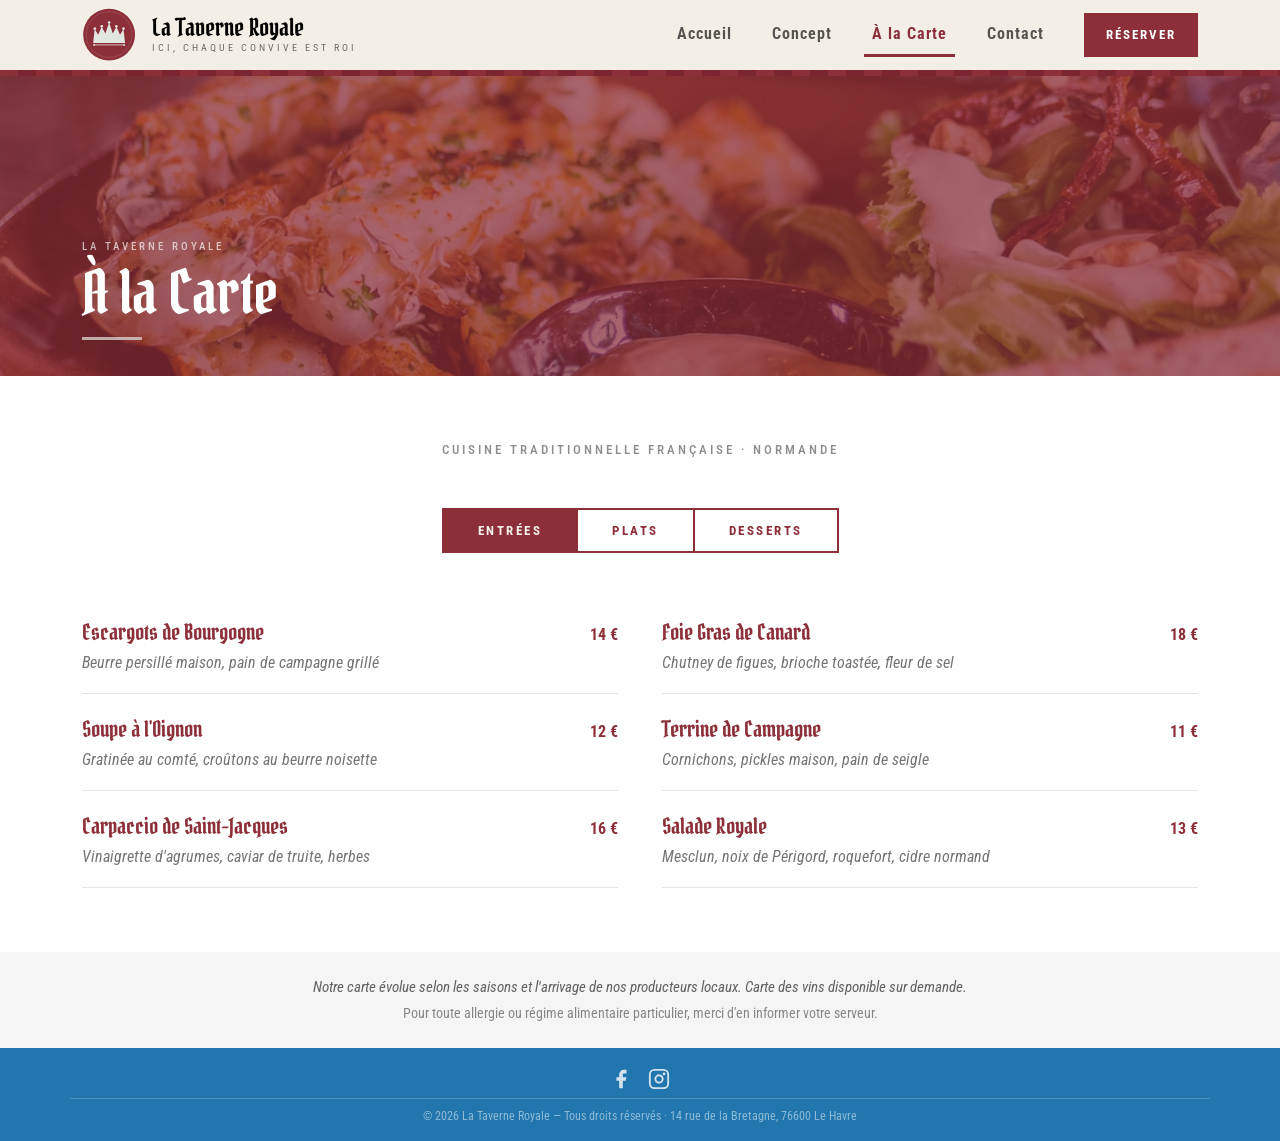
==== carte.html @ 23628ddb "Audit responsive/coherence : navbar, slider et couleurs - Corrige la superposition du menu mobile (h" ====
<!DOCTYPE html>
<html lang="fr">
<head>
  <meta charset="UTF-8">
  <meta name="viewport" content="width=device-width, initial-scale=1.0">
  <title>La Taverne Royale — À la Carte</title>

  <link rel="stylesheet" href="css/bootstrap.min.css">
  <link rel="stylesheet" href="css/style.css">
</head>
<body>

  <!-- En-tête : navbar + bandeau décoratif, fixes ensemble au scroll -->
  <header class="site-header sticky-top">
    <nav class="navbar navbar-expand-lg navbar-taverne py-0">
      <div class="container">
        <a class="navbar-brand d-flex align-items-center gap-3" href="index.html">
          <img src="assets/logo-couronne.svg" alt="La Taverne Royale" width="54" height="54" class="rounded-circle">
          <span>
            <span class="d-block font-titre fs-4 lh-1">La Taverne Royale</span>
            <span class="d-block sous-titre-nav">Ici, chaque convive est roi</span>
          </span>
        </a>
        <button class="navbar-toggler bg-white" type="button" data-bs-toggle="collapse" data-bs-target="#navMenu">
          <span class="navbar-toggler-icon"></span>
        </button>
        <div class="collapse navbar-collapse" id="navMenu">
          <ul class="navbar-nav ms-auto align-items-lg-center gap-lg-3">
            <li class="nav-item"><a class="nav-link" href="index.html">Accueil</a></li>
            <li class="nav-item"><a class="nav-link" href="concept.html">Concept</a></li>
            <li class="nav-item"><a class="nav-link active" href="carte.html">À la Carte</a></li>
            <li class="nav-item"><a class="nav-link" href="contact.html">Contact</a></li>
            <li class="nav-item ms-lg-3">
              <a class="btn-reserver d-inline-block" href="contact.html">Réserver</a>
            </li>
          </ul>
        </div>
      </div>
    </nav>

    <!-- Bandeau décoratif -->
    <div class="bandeau-deco"></div>
  </header>

  <!-- Hero page -->
  <div class="hero-page">
    <img src="images/plat.jpeg" alt="Notre Carte">
    <div class="hero-overlay">
      <div class="container">
        <p class="hero-eyebrow mb-2">La Taverne Royale</p>
        <h1 class="font-titre text-white hero-title">À la Carte</h1>
        <div class="hero-deco-line"></div>
      </div>
    </div>
  </div>

  <!-- Menu -->
  <div class="section-claire">
    <div class="container">

      <p class="text-center mb-5 menu-eyebrow">Cuisine traditionnelle française · Normande</p>

      <!-- Onglets -->
      <div class="d-flex justify-content-center mb-5">
        <div class="menu-tabs d-flex" role="tablist">
          <button class="menu-tab-btn active" id="tab-entrees" data-bs-toggle="tab" data-bs-target="#menu-entrees" type="button" role="tab" aria-controls="menu-entrees" aria-selected="true">Entrées</button>
          <button class="menu-tab-btn" id="tab-plats" data-bs-toggle="tab" data-bs-target="#menu-plats" type="button" role="tab" aria-controls="menu-plats" aria-selected="false">Plats</button>
          <button class="menu-tab-btn" id="tab-desserts" data-bs-toggle="tab" data-bs-target="#menu-desserts" type="button" role="tab" aria-controls="menu-desserts" aria-selected="false">Desserts</button>
        </div>
      </div>

      <!-- Contenu des onglets -->
      <div class="tab-content">

        <!-- Entrées -->
        <div class="tab-pane fade show active" id="menu-entrees" role="tabpanel" aria-labelledby="tab-entrees">
          <div class="row row-cols-1 row-cols-md-2 g-0 menu-grid">

            <div class="col menu-item">
              <div class="d-flex justify-content-between align-items-baseline gap-3 mb-1">
                <span class="font-titre menu-item-name">Escargots de Bourgogne</span>
                <span class="menu-item-price">14 €</span>
              </div>
              <p class="menu-item-desc mb-0">Beurre persillé maison, pain de campagne grillé</p>
            </div>

            <div class="col menu-item">
              <div class="d-flex justify-content-between align-items-baseline gap-3 mb-1">
                <span class="font-titre menu-item-name">Foie Gras de Canard</span>
                <span class="menu-item-price">18 €</span>
              </div>
              <p class="menu-item-desc mb-0">Chutney de figues, brioche toastée, fleur de sel</p>
            </div>

            <div class="col menu-item">
              <div class="d-flex justify-content-between align-items-baseline gap-3 mb-1">
                <span class="font-titre menu-item-name">Soupe à l'Oignon</span>
                <span class="menu-item-price">12 €</span>
              </div>
              <p class="menu-item-desc mb-0">Gratinée au comté, croûtons au beurre noisette</p>
            </div>

            <div class="col menu-item">
              <div class="d-flex justify-content-between align-items-baseline gap-3 mb-1">
                <span class="font-titre menu-item-name">Terrine de Campagne</span>
                <span class="menu-item-price">11 €</span>
              </div>
              <p class="menu-item-desc mb-0">Cornichons, pickles maison, pain de seigle</p>
            </div>

            <div class="col menu-item">
              <div class="d-flex justify-content-between align-items-baseline gap-3 mb-1">
                <span class="font-titre menu-item-name">Carpaccio de Saint-Jacques</span>
                <span class="menu-item-price">16 €</span>
              </div>
              <p class="menu-item-desc mb-0">Vinaigrette d'agrumes, caviar de truite, herbes</p>
            </div>

            <div class="col menu-item">
              <div class="d-flex justify-content-between align-items-baseline gap-3 mb-1">
                <span class="font-titre menu-item-name">Salade Royale</span>
                <span class="menu-item-price">13 €</span>
              </div>
              <p class="menu-item-desc mb-0">Mesclun, noix de Périgord, roquefort, cidre normand</p>
            </div>

          </div>
        </div>

        <!-- Plats : à compléter par Rafaël -->
        <div class="tab-pane fade" id="menu-plats" role="tabpanel" aria-labelledby="tab-plats">
          <div class="row row-cols-1 row-cols-md-2 g-0 menu-grid">
            <!-- TODO (Rafaël) : ajouter les plats ici -->

            <div class="col menu-item">
              <div class="d-flex justify-content-between align-items-baseline gap-3 mb-1">
                <span class="font-titre menu-item-name">Boeuf Bourguignon</span>
                <span class="menu-item-price">18 €</span>
              </div>
              <p class="menu-item-desc mb-0">Bœuf braisé dans un vin rouge, accompagné de légumes de saison.</p>
            </div>

            <div class="col menu-item">
              <div class="d-flex justify-content-between align-items-baseline gap-3 mb-1">
                <span class="font-titre menu-item-name">Coq au vin</span>
                <span class="menu-item-price">15 €</span>
              </div>
              <p class="menu-item-desc mb-0">coq mijoté lentement dans du vin rouge avec des lardons, des champignons, des oignons et des aromates.</p>
            </div>
            
            <div class="col menu-item">
              <div class="d-flex justify-content-between align-items-baseline gap-3 mb-1">
                <span class="font-titre menu-item-name">Pot au feu</span>
                <span class="menu-item-price">15 €</span>
              </div>
              <p class="menu-item-desc mb-0">Pièces de bœuf mijotées lentement dans un bouillon parfumé, accompagnées de carottes, poireaux, navets et pommes de terre.</p>
            </div> 
            
            <div class="col menu-item">
              <div class="d-flex justify-content-between align-items-baseline gap-3 mb-1">
                <span class="font-titre menu-item-name">Bouillabaisse</span>
                <span class="menu-item-price">19 €</span>
              </div>
              <p class="menu-item-desc mb-0">Soupe traditionnelle de poissons de roche, mijotée avec tomates, fenouil, safran et herbes de Provence, servie avec des croûtons, de la rouille et du fromage râpé.</p>
            </div>
            
            <div class="col menu-item">
              <div class="d-flex justify-content-between align-items-baseline gap-3 mb-1">
                <span class="font-titre menu-item-name">Sole meunière</span>
                <span class="menu-item-price">22 €</span>
              </div>
              <p class="menu-item-desc mb-0">Sole panée et servie avec une sauce beurre citron et persil accompagné de pommes de terre vapeur.</p>
            </div>
            
            <div class="col menu-item">
              <div class="d-flex justify-content-between align-items-baseline gap-3 mb-1">
                <span class="font-titre menu-item-name">Brandade de morue</span>
                <span class="menu-item-price">15 €</span>
              </div>
              <p class="menu-item-desc mb-0">Pièces de bœuf mijotées lentement dans un bouillon parfumé, accompagnées de carottes, poireaux, navets et pommes de terre.</p>
            </div>            

          </div>
        </div>

        <!-- Desserts : à compléter par Moussa -->
        <div class="tab-pane fade" id="menu-desserts" role="tabpanel" aria-labelledby="tab-desserts">
          <div class="row row-cols-1 row-cols-md-2 g-0 menu-grid">
            <!-- TODO (Moussa) : ajouter les desserts ici -->

            <div class="col menu-item">
              <div class="d-flex justify-content-between align-items-baseline gap-3 mb-1">
                <span class="font-titre menu-item-name">Opéra</span>
                <span class="menu-item-price">5 €</span>
              </div>
              <p class="menu-item-desc mb-0">Dessert originaire de Paris inspiré par le célèbre opéra Garnier</p>
            </div>

            <div class="col menu-item">
              <div class="d-flex justify-content-between align-items-baseline gap-3 mb-1">
                <span class="font-titre menu-item-name">Cannelé</span>
                <span class="menu-item-price">4 €</span>
              </div>
              <p class="menu-item-desc mb-0">Servi par 2 pièces, initialement fait avec les reste de flan</p>
            </div>            

            <div class="col menu-item">
              <div class="d-flex justify-content-between align-items-baseline gap-3 mb-1">
                <span class="font-titre menu-item-name">Paris-Brest</span>
                <span class="menu-item-price">5 €</span>
              </div>
              <p class="menu-item-desc mb-0">Dessert créé par Louis Durand en 1909, représentant une roue de vélo.</p>
            </div>

            <div class="col menu-item">
              <div class="d-flex justify-content-between align-items-baseline gap-3 mb-1">
                <span class="font-titre menu-item-name">Mille-Feuille</span>
                <span class="menu-item-price">5 €</span>
              </div>
              <p class="menu-item-desc mb-0">Un des grand classique de la pâtisserie française.</p>
            </div>        
            
            <div class="col menu-item">
              <div class="d-flex justify-content-between align-items-baseline gap-3 mb-1">
                <span class="font-titre menu-item-name">Kouign-Amann</span>
                <span class="menu-item-price">5 €</span>
              </div>
              <p class="menu-item-desc mb-0">Spécialité emblématique de la Bretagne.</p>
            </div>

            <div class="col menu-item">
              <div class="d-flex justify-content-between align-items-baseline gap-3 mb-1">
                <span class="font-titre menu-item-name">Plateau de Fromages</span>
                <span class="menu-item-price">14 €</span>
              </div>
              <p class="menu-item-desc mb-0">Livarot, camembert, pont-l'évêque de Normandie</p>
            </div>

          </div>
        </div>

      </div>
    </div>
  </div>

  <!-- Note de bas de carte -->
  <div class="py-4 px-4 carte-footnote">
    <div class="container text-center">
      <p class="mb-1 carte-footnote-text">Notre carte évolue selon les saisons et l'arrivage de nos producteurs locaux. Carte des vins disponible sur demande.</p>
      <p class="mb-0 carte-footnote-sub">Pour toute allergie ou régime alimentaire particulier, merci d'en informer votre serveur.</p>
    </div>
  </div>

  <!-- Footer -->
  <footer class="footer-taverne">
    <div class="container d-flex justify-content-center gap-3 pb-2 border-bottom">
      <div class="d-flex gap-3 align-items-center">
        <a href="#" title="Facebook">
          <svg width="22" height="22" viewBox="0 0 24 24" fill="currentColor" xmlns="http://www.w3.org/2000/svg"><path d="M18 2h-3a5 5 0 0 0-5 5v3H7v4h3v8h4v-8h3l1-4h-4V7a1 1 0 0 1 1-1h3z"></path></svg>
        </a>
        <a href="#" title="Instagram">
          <svg width="22" height="22" viewBox="0 0 24 24" fill="none" stroke="currentColor" stroke-width="2" stroke-linecap="round" stroke-linejoin="round" xmlns="http://www.w3.org/2000/svg"><rect x="2" y="2" width="20" height="20" rx="5" ry="5"></rect><path d="M16 11.37A4 4 0 1 1 12.63 8 4 4 0 0 1 16 11.37z"></path><line x1="17.5" y1="6.5" x2="17.51" y2="6.5" stroke-width="3"></line></svg>
        </a>
      </div>
    </div>
    <div class="text-center mt-2">
      <p class="footer-copyright mb-0">© 2026 La Taverne Royale — Tous droits réservés · 14 rue de la Bretagne, 76600 Le Havre</p>
    </div>
  </footer>

  <script src="js/bootstrap.bundle.min.js"></script>
</body>
</html>
---- css/style.css ----
/* ===== La Taverne Royale - Charte graphique =====
   Palette officielle (fiche identité, section 7.2) :
   - Bordeaux (Stiletto)      #8C2F39  couleur principale
   - Noir                     #000000  texte courant
   - Gris clair (Gray Nurse)  #E1E6E1  fonds clairs / surfaces
   - Bleu (Matisse)           #2176AE  accent (navbar, footer, liens), a utiliser avec parcimonie

   Hors charte : beige chaud utilise pour le fond du body/des sections claires,
   pour mieux se marier avec la navbar blanche (le gris-vert d'origine faisait un raccord trop froid).
*/

/* ===== Polices en local (pas de CDN Google Fonts) ===== */

@font-face {
  font-family: 'Pirata One';
  font-style: normal;
  font-weight: 400;
  font-display: swap;
  src: url('../assets/fonts/pirata-one-v23-latin-400.woff2') format('woff2');
}

@font-face {
  font-family: 'Roboto Condensed';
  font-style: normal;
  font-weight: 300 700;
  font-display: swap;
  src: url('../assets/fonts/roboto-condensed-v31-latin-variable.woff2') format('woff2');
}

@font-face {
  font-family: 'Roboto Condensed';
  font-style: italic;
  font-weight: 400;
  font-display: swap;
  src: url('../assets/fonts/roboto-condensed-v31-latin-italic-variable.woff2') format('woff2');
}

:root {
  --tr-bordeaux: #8C2F39;
  --tr-bordeaux-hover: #7a2530; /* teinte plus sombre, calculee pour le survol des boutons (non presente dans la fiche identite) */
  --tr-noir: #000000;
  --tr-gris-clair: #E1E6E1;
  --tr-bleu: #2176AE;
  --tr-beige: #F3EFE6;
}

body {
  font-family: 'Roboto Condensed', sans-serif;
  background-color: #fff;
  color: var(--tr-noir);
}

.font-titre {
  font-family: 'Pirata One', cursive;
}

a {
  text-decoration: none;
  color: inherit;
}

/* En-tête : navbar + bandeau décoratif restent fixes ensemble au scroll */
.site-header {
  z-index: 1030;
}

/* Bandeau décoratif */
.bandeau-deco {
  height: 6px;
  width: 100%;
  background: repeating-linear-gradient(
    90deg,
    var(--tr-bordeaux) 0,
    var(--tr-bordeaux) 18px,
    var(--tr-bordeaux-hover) 18px,
    var(--tr-bordeaux-hover) 36px
  );
}

/* Navbar - fond beige, le bleu de la charte reste reserve au footer */
.navbar-taverne {
  background-color: var(--tr-beige);
}

.navbar-taverne .container {
  min-height: 70px;
}

.navbar-taverne .navbar-nav .nav-item + .nav-item {
  margin-left: 8px;
}

.navbar-taverne .nav-link {
  font-size: 16px;
  font-weight: 700;
  letter-spacing: 1px;
  color: rgba(0, 0, 0, 0.65);
  border-bottom: 3px solid transparent;
  transition: color 0.2s;
}

.navbar-taverne .nav-link:hover,
.navbar-taverne .nav-link.active {
  color: var(--tr-bordeaux);
}

.navbar-taverne .nav-link.active {
  border-bottom-color: var(--tr-bordeaux);
}

.sous-titre-nav {
  font-size: 10px;
  letter-spacing: 3px;
  text-transform: uppercase;
}

.navbar-taverne .sous-titre-nav {
  color: rgba(0, 0, 0, 0.55);
}

.footer-taverne .sous-titre-nav {
  color: rgba(255, 255, 255, 0.7);
}

.footer-taverne .rounded-circle {
  opacity: 0.9;
}

.footer-taverne .border-bottom {
  border-color: rgba(255, 255, 255, 0.2) !important;
}

.btn-reserver {
  font-size: 13px;
  font-weight: 700;
  letter-spacing: 2px;
  text-transform: uppercase;
  background-color: var(--tr-bordeaux);
  color: #fff;
  padding: 12px 22px;
  transition: background 0.2s;
}

.btn-reserver:hover {
  background-color: var(--tr-bordeaux-hover);
  color: #fff;
}

/* Hero */
.hero-page {
  position: relative;
  overflow: hidden;
}

.hero-page img {
  width: 100%;
  height: 300px;
  object-fit: cover;
  display: block;
}

.hero-overlay {
  position: absolute;
  inset: 0;
  background: rgba(140, 47, 57, 0.72); /* var(--tr-bordeaux) en transparence */
  display: flex;
  flex-direction: column;
  justify-content: flex-end;
  padding: 36px 0;
}

.hero-eyebrow {
  font-size: 11px;
  letter-spacing: 3px;
  text-transform: uppercase;
  color: rgba(255, 255, 255, 0.65);
  font-weight: 500;
}

.hero-title {
  font-size: 60px;
  line-height: 1;
}

.hero-deco-line {
  width: 60px;
  height: 3px;
  background: rgba(225, 230, 225, 0.7);
  margin-top: 14px;
}

/* Sections */
.section-claire {
  background-color: #fff;
  padding: 64px 40px;
}

.titre-section {
  color: var(--tr-bordeaux);
  font-size: 40px;
  margin-bottom: 18px;
  line-height: 1.1;
}

.concept-text {
  color: rgba(0, 0, 0, 0.75);
  font-size: 1.1rem;
  line-height: 1.75;
}

.photo-frame {
  border: 3px solid var(--tr-bordeaux);
}

.photo-frame img {
  height: 290px;
  object-fit: cover;
  display: block;
}

.photo-caption {
  font-size: 14px;
  color: rgba(0, 0, 0, 0.45);
  font-style: italic;
}

.philosophie-container {
  max-width: 680px;
}

.philosophie-underline {
  width: 52px;
  height: 2px;
  background: var(--tr-bordeaux);
}

.philosophie-quote {
  color: rgba(0, 0, 0, 0.7);
  font-size: 1.35rem;
  line-height: 1.8;
  font-style: italic;
}

.philosophie-signature {
  font-size: 13px;
  font-weight: 700;
  letter-spacing: 2px;
  text-transform: uppercase;
  color: var(--tr-bordeaux);
}

.stat-chiffre {
  font-size: 30px;
  color: var(--tr-bordeaux);
  line-height: 1;
}

.stat-label {
  font-size: 12px;
  letter-spacing: 2px;
  text-transform: uppercase;
  color: rgba(0, 0, 0, 0.55); /* teinte de Noir pour le texte secondaire */
  margin-top: 4px;
}

/* Bannière image avec overlay */
.banniere-image {
  position: relative;
  overflow: hidden;
}

.banniere-image img {
  width: 100%;
  height: 320px;
  object-fit: cover;
  display: block;
}

.banniere-overlay {
  position: absolute;
  inset: 0;
  background: rgba(140, 47, 57, 0.75); /* var(--tr-bordeaux) en transparence */
  display: flex;
  flex-direction: column;
  align-items: center;
  justify-content: center;
  padding: 40px 60px;
  text-align: center;
}

.banniere-title {
  font-size: 46px;
  color: var(--tr-beige);
  line-height: 1.15;
}

.banniere-underline {
  width: 64px;
  height: 2px;
  background: var(--tr-beige);
  margin: 18px auto;
  opacity: 0.7;
}

.banniere-text {
  font-size: 18px;
  color: rgba(225, 230, 225, 0.92);
  max-width: 560px;
  font-style: italic;
  font-weight: 300;
  line-height: 1.65;
}

/* Carte - onglets du menu */
.menu-tabs {
  border: 2px solid var(--tr-bordeaux);
}

.menu-tab-btn {
  font-size: 13px;
  font-weight: 700;
  letter-spacing: 2.5px;
  text-transform: uppercase;
  padding: 11px 34px;
  border: none;
  background: transparent;
  color: var(--tr-bordeaux);
  cursor: pointer;
  transition: all 0.2s;
}

.menu-tab-btn + .menu-tab-btn {
  border-left: 2px solid var(--tr-bordeaux);
}

.menu-tab-btn.active {
  background-color: var(--tr-bordeaux);
  color: var(--tr-beige);
}

.menu-item {
  border-bottom: 1px solid rgba(0, 0, 0, 0.1);
  padding: 18px 0;
}

.menu-item-name {
  font-size: 22px;
  color: var(--tr-bordeaux);
  line-height: 1.2;
}

.menu-item-price {
  font-weight: 700;
  font-size: 16px;
  color: var(--tr-bordeaux);
  white-space: nowrap;
  flex-shrink: 0;
}

.menu-item-desc {
  font-size: 16px;
  color: rgba(0, 0, 0, 0.55);
  font-weight: 300;
  font-style: italic;
  line-height: 1.5;
}

.menu-eyebrow {
  font-size: 13px;
  color: rgba(0, 0, 0, 0.45);
  letter-spacing: 3px;
  text-transform: uppercase;
  font-weight: 500;
}

.menu-grid {
  row-gap: 4px;
}

@media (min-width: 768px) {
  .menu-grid {
    display: grid;
    grid-template-columns: repeat(2, 1fr);
    column-gap: 44px;
  }

  .menu-grid > .col {
    width: auto;
  }
}

.carte-footnote {
  background-color: rgba(0, 0, 0, 0.04);
}

.carte-footnote-text {
  font-size: 15px;
  color: rgba(0, 0, 0, 0.6);
  font-style: italic;
}

.carte-footnote-sub {
  font-size: 14px;
  color: rgba(0, 0, 0, 0.45);
}

/* Footer */
.footer-taverne {
  background-color: var(--tr-bleu);
  padding: 20px 40px 16px;
}

.footer-taverne a {
  color: rgba(255, 255, 255, 0.8);
  font-size: 13px;
  font-weight: 500;
  transition: color 0.2s;
}

.footer-taverne a:hover {
  color: #fff;
}

.footer-copyright {
  color: rgba(255, 255, 255, 0.5);
  font-size: 12px;
}

/* Cartes de la page d'accueil */
.card .card-img-top {
  height: 220px;
  object-fit: cover;
}

.card-title-taverne {
  font-family: 'Pirata One', cursive;
  font-size: 2.25rem;
  color: var(--tr-bordeaux);
}

.card-text-taverne {
  font-family: 'Roboto Condensed', sans-serif;
  font-size: 1.05rem;
  color: rgba(0, 0, 0, 0.75);
}

.card-link {
  color: var(--tr-bordeaux);
  transition: color 0.2s;
}

.card-link:hover {
  color: var(--tr-bordeaux-hover);
}

/* Page Contact */
.contact-info-row {
  display: flex;
  align-items: baseline;
  justify-content: space-between;
  gap: 12px;
  padding: 10px 0;
  border-bottom: 1px solid rgba(0, 0, 0, 0.08);
}

.contact-info-value {
  color: rgba(0, 0, 0, 0.7);
}

.horaires-table td {
  padding: 10px 0;
  border-bottom: 1px solid rgba(0, 0, 0, 0.08);
}

.reservation-form {
  border-top: 4px solid var(--tr-bordeaux);
}

.reservation-form .form-control:focus,
.reservation-form .form-select:focus {
  border-color: var(--tr-bordeaux);
  box-shadow: 0 0 0 0.2rem rgba(140, 47, 57, 0.15);
}

.map-embed {
  border: 0;
  width: 100%;
  height: 220px;
}
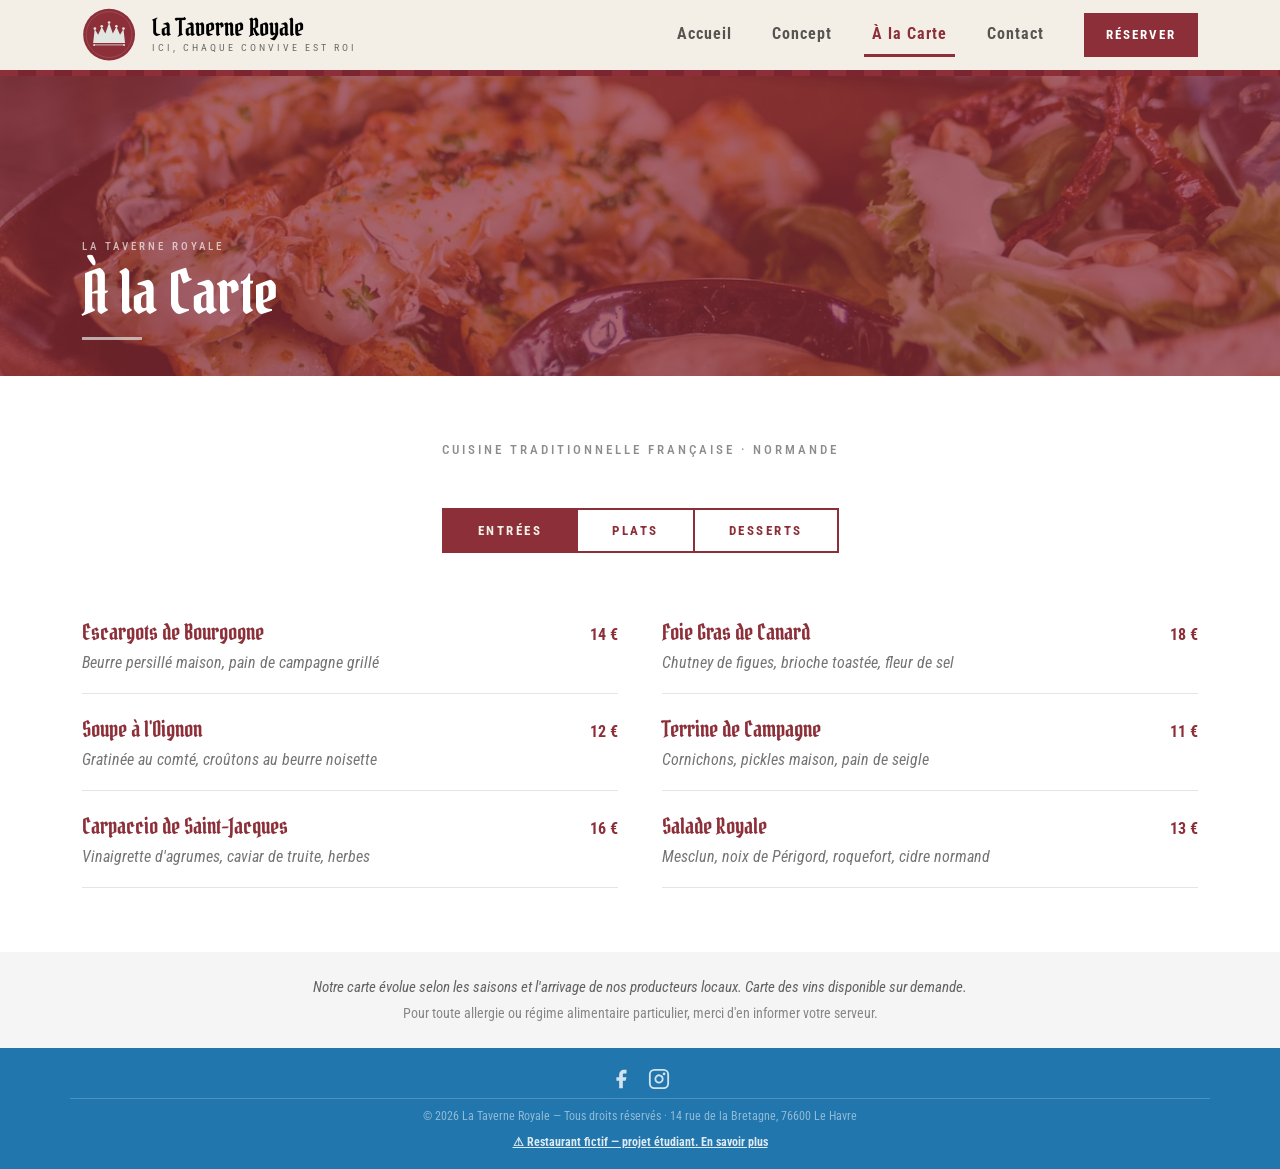
==== commit 18eb1cb9: "Ajout de la page Disclaimer et de docs de reference" ====
--- a/carte.html
+++ b/carte.html
@@ -31,7 +31,7 @@
             <li class="nav-item"><a class="nav-link active" href="carte.html">À la Carte</a></li>
             <li class="nav-item"><a class="nav-link" href="contact.html">Contact</a></li>
             <li class="nav-item ms-lg-3">
-              <a class="btn-reserver d-inline-block" href="contact.html">Réserver</a>
+              <a class="btn-reserver d-inline-block" href="reservation.html">Réserver</a>
             </li>
           </ul>
         </div>
@@ -233,7 +233,7 @@
                 <span class="font-titre menu-item-name">Plateau de Fromages</span>
                 <span class="menu-item-price">14 €</span>
               </div>
-              <p class="menu-item-desc mb-0">Livarot, camembert, pont-l'évêque de Normandie</p>
+              <p class="menu-item-desc mb-0">Livarot, Camembert, Pont-l'Évêque de Normandie</p>
             </div>
 
           </div>
@@ -265,6 +265,7 @@
     </div>
     <div class="text-center mt-2">
       <p class="footer-copyright mb-0">© 2026 La Taverne Royale — Tous droits réservés · 14 rue de la Bretagne, 76600 Le Havre</p>
+      <p class="footer-disclaimer mb-0 mt-1"><a href="disclaimer.html">⚠ Restaurant fictif — projet étudiant. En savoir plus</a></p>
     </div>
   </footer>
 
--- a/css/style.css
+++ b/css/style.css
@@ -426,6 +426,17 @@
   font-size: 12px;
 }
 
+.footer-disclaimer a {
+  color: rgba(255, 255, 255, 0.85);
+  font-size: 12px;
+  font-weight: 700;
+  text-decoration: underline;
+}
+
+.footer-disclaimer a:hover {
+  color: #fff;
+}
+
 /* Cartes de la page d'accueil */
 .card .card-img-top {
   height: 220px;
@@ -487,3 +498,216 @@
   width: 100%;
   height: 220px;
 }
+
+.label-optionnel {
+  text-transform: none;
+  letter-spacing: 0;
+  color: rgba(0, 0, 0, 0.4);
+  font-weight: 400;
+}
+
+/* ===== Page Réservation — calendrier de disponibilités ===== */
+.calendrier {
+  border: 1px solid rgba(0, 0, 0, 0.1);
+  padding: 16px;
+  background-color: #fff;
+}
+
+.cal-header {
+  display: flex;
+  align-items: center;
+  justify-content: space-between;
+  margin-bottom: 14px;
+}
+
+.cal-titre {
+  font-size: 24px;
+  color: var(--tr-bordeaux);
+}
+
+.cal-nav {
+  border: none;
+  background: transparent;
+  color: var(--tr-bordeaux);
+  font-size: 26px;
+  line-height: 1;
+  width: 34px;
+  height: 34px;
+  cursor: pointer;
+  transition: color 0.2s;
+}
+
+.cal-nav:hover {
+  color: var(--tr-bordeaux-hover);
+}
+
+.cal-nav.disabled {
+  color: rgba(0, 0, 0, 0.2);
+  cursor: default;
+}
+
+.cal-grille {
+  display: grid;
+  grid-template-columns: repeat(7, 1fr);
+  gap: 4px;
+}
+
+.cal-jour-nom {
+  font-size: 11px;
+  letter-spacing: 1px;
+  text-transform: uppercase;
+  text-align: center;
+  color: rgba(0, 0, 0, 0.45);
+  padding-bottom: 6px;
+}
+
+.cal-jour {
+  aspect-ratio: 1 / 1;
+  border: 1px solid rgba(0, 0, 0, 0.08);
+  background: #fff;
+  color: var(--tr-noir);
+  font-size: 15px;
+  cursor: pointer;
+  transition: background 0.15s, color 0.15s;
+}
+
+.cal-jour:hover:not(.disabled):not(.vide) {
+  background: var(--tr-beige);
+  border-color: var(--tr-bordeaux);
+}
+
+.cal-jour.vide {
+  border: none;
+  background: transparent;
+  cursor: default;
+}
+
+.cal-jour.disabled {
+  color: rgba(0, 0, 0, 0.25);
+  background: rgba(0, 0, 0, 0.03);
+  cursor: not-allowed;
+  text-decoration: line-through;
+}
+
+.cal-jour.selected {
+  background: var(--tr-bordeaux);
+  border-color: var(--tr-bordeaux);
+  color: #fff;
+  font-weight: 700;
+}
+
+/* Créneaux horaires */
+.creneaux-invite {
+  font-size: 15px;
+  color: rgba(0, 0, 0, 0.55);
+  font-style: italic;
+}
+
+.creneaux-erreur {
+  color: var(--tr-bordeaux);
+  font-style: normal;
+  font-weight: 700;
+}
+
+.creneau-groupe + .creneau-groupe {
+  margin-top: 14px;
+}
+
+.creneau-service {
+  font-size: 12px;
+  letter-spacing: 2px;
+  text-transform: uppercase;
+  color: var(--tr-bordeaux);
+  margin-bottom: 8px;
+}
+
+.creneau-liste {
+  display: flex;
+  flex-wrap: wrap;
+  gap: 8px;
+}
+
+.creneau-btn {
+  border: 1px solid var(--tr-bordeaux);
+  background: #fff;
+  color: var(--tr-bordeaux);
+  font-size: 14px;
+  font-weight: 700;
+  padding: 7px 14px;
+  border-radius: 999px;
+  cursor: pointer;
+  transition: background 0.15s, color 0.15s;
+}
+
+.creneau-btn:hover {
+  background: var(--tr-beige);
+}
+
+.creneau-btn.selected {
+  background: var(--tr-bordeaux);
+  color: #fff;
+}
+
+/* ===== Page de confirmation — récapitulatif ===== */
+.recap-resa {
+  max-width: 520px;
+  margin: 0 auto;
+  border-top: 4px solid var(--tr-bordeaux);
+  background: #fff;
+  box-shadow: 0 10px 30px rgba(0, 0, 0, 0.08);
+  padding: 28px 32px;
+}
+
+.recap-row {
+  display: flex;
+  align-items: baseline;
+  justify-content: space-between;
+  gap: 12px;
+  padding: 12px 0;
+  border-bottom: 1px solid rgba(0, 0, 0, 0.08);
+}
+
+.recap-row:last-child {
+  border-bottom: none;
+}
+
+.recap-value {
+  color: var(--tr-bordeaux);
+  font-weight: 700;
+}
+
+/* ===== Page Disclaimer ===== */
+.disclaimer-page {
+  max-width: 820px;
+}
+
+.disclaimer-alert {
+  display: flex;
+  align-items: flex-start;
+  gap: 18px;
+  background: rgba(140, 47, 57, 0.06);
+  border: 1px solid var(--tr-bordeaux);
+  border-left: 6px solid var(--tr-bordeaux);
+  padding: 22px 26px;
+}
+
+.disclaimer-alert-icon {
+  font-size: 34px;
+  line-height: 1;
+  color: var(--tr-bordeaux);
+  flex-shrink: 0;
+}
+
+.disclaimer-alert-titre {
+  font-size: 22px;
+  font-weight: 700;
+  color: var(--tr-bordeaux);
+}
+
+.disclaimer-liste {
+  padding-left: 1.2rem;
+}
+
+.disclaimer-liste li {
+  margin-bottom: 8px;
+}
